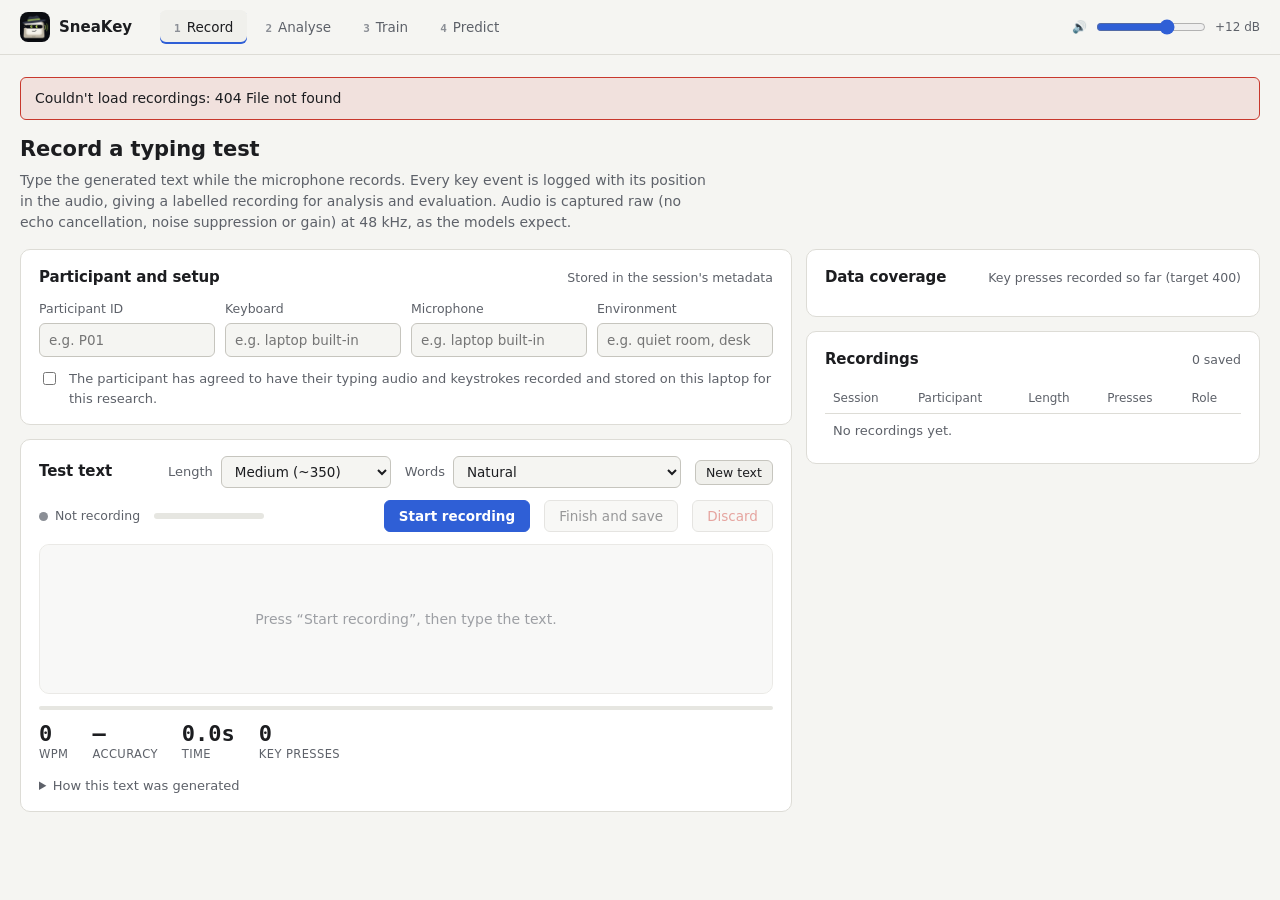
==== web/index.html @ 36cbf128 "Initial commit" ====
<!doctype html>
<html lang="en">
<head>
  <meta charset="utf-8">
  <meta name="viewport" content="width=device-width, initial-scale=1">
  <title>SneaKey</title>
  <link rel="icon" type="image/png" sizes="32x32" href="img/favicon-32.png">
  <link rel="icon" type="image/png" sizes="64x64" href="img/favicon-64.png">
  <link rel="apple-touch-icon" href="img/apple-touch-icon.png">
  <link rel="stylesheet" href="css/app.css">
</head>
<body>
<header class="topbar">
  <div class="topbar-inner">
    <div class="brand"><img class="brand-mark" src="img/logo-128.png" alt="" width="30" height="30">SneaKey</div>
    <nav class="tabs">
      <a href="#record" data-view="record"><span class="step">1</span>Record</a>
      <a href="#analyse" data-view="analyse"><span class="step">2</span>Analyse</a>
      <a href="#train" data-view="train"><span class="step">3</span>Train</a>
      <a href="#predict" data-view="predict"><span class="step">4</span>Predict</a>
    </nav>
    <div class="spacer"></div>
    <label class="volume" title="Playback volume (all views). Each clip is first levelled automatically; this adds or removes gain on top.">
      <span aria-hidden="true">🔊</span>
      <input type="range" id="volume" min="-24" max="30" step="1" aria-label="Playback volume">
      <output id="volumeValue" class="num"></output>
    </label>
  </div>
</header>

<main>
  <div id="error" class="error hidden" role="alert"></div>

  <!-- ===================== 1. RECORD ===================== -->
  <section id="view-record" class="view hidden">
    <div class="view-head">
      <div>
        <h1>Record a typing test</h1>
        <p class="lede">Type the generated text while the microphone records. Every key event is logged with its position in the audio, giving a labelled recording for analysis and evaluation. Audio is captured raw (no echo cancellation, noise suppression or gain) at 48 kHz, as the models expect.</p>
      </div>
    </div>

    <div class="grid side">
      <div>
        <div class="panel">
          <div class="panel-head">
            <h2>Participant and setup</h2>
            <span class="panel-sub">Stored in the session's metadata</span>
          </div>
          <div class="meta-grid">
            <label>Participant ID <input type="text" id="participant" placeholder="e.g. P01" autocomplete="off"></label>
            <label>Keyboard <input type="text" id="keyboard" placeholder="e.g. laptop built-in"></label>
            <label>Microphone <input type="text" id="microphone" placeholder="e.g. laptop built-in"></label>
            <label>Environment <input type="text" id="environment" placeholder="e.g. quiet room, desk"></label>
          </div>
          <label class="consent" style="margin-top:12px"><input type="checkbox" id="consent">
            <span>The participant has agreed to have their typing audio and keystrokes recorded and stored on this laptop for this research.</span></label>
        </div>

        <div class="panel">
          <div class="panel-head">
            <h2>Test text</h2>
            <div class="toolbar">
              <label class="field">Length
                <select id="length"><option value="180">Short (~180 chars)</option><option value="350" selected>Medium (~350)</option><option value="600">Long (~600)</option></select></label>
              <label class="field">Words
                <select id="mode"><option value="natural" selected>Natural</option><option value="coverage">Favour under-recorded keys</option></select></label>
              <button id="newText" class="small">New text</button>
            </div>
          </div>
          <div class="toolbar">
            <span id="recState" class="rec-dot">Not recording</span>
            <div class="meter" title="Microphone level"><div id="level"></div></div>
            <div class="spacer"></div>
            <button id="start" class="primary">Start recording</button>
            <button id="finish" disabled>Finish and save</button>
            <button id="discard" class="danger" disabled>Discard</button>
          </div>
          <div id="typing" class="typing idle" tabindex="0" aria-label="Typing area">
            <div id="text"></div>
            <div id="typingHint" class="typing-hint">Press “Start recording”, then type the text.</div>
          </div>
          <div class="progress"><div id="progress"></div></div>
          <div class="stats" style="margin-top:12px">
            <div class="stat"><div class="v" id="wpm">0</div><div class="l">WPM</div></div>
            <div class="stat"><div class="v" id="accuracy">–</div><div class="l">Accuracy</div></div>
            <div class="stat"><div class="v" id="elapsed">0.0s</div><div class="l">Time</div></div>
            <div class="stat"><div class="v" id="presses">0</div><div class="l">Key presses</div></div>
          </div>
          <details style="margin-top:12px">
            <summary>How this text was generated</summary>
            <p class="small muted">Sentences are composed by a random grammar: twelve sentence frames (statements, questions, commands, compound, subordinate and relative clauses…) with independently optional modifiers, varied tense and person. Each sentence is the best of several candidates, penalising word sequences that appeared in earlier recordings and frames already used in this test. Seed and frames are saved with the session.</p>
            <div class="small muted">Seed <span id="seed" class="mono"></span> · word trigrams repeated from earlier recordings: <span id="repeats" class="mono"></span></div>
            <div id="frames" class="frames"></div>
          </details>
        </div>
        <div id="saved" class="panel hidden"></div>
      </div>

      <div>
        <div class="panel">
          <div class="panel-head"><h2>Data coverage</h2><span class="panel-sub">Key presses recorded so far (target 400)</span></div>
          <div id="coverage" class="coverage"></div>
        </div>
        <div class="panel">
          <div class="panel-head"><h2>Recordings</h2><span class="panel-sub" id="sessionCount"></span></div>
          <div class="scroll"><table class="session-list"><thead><tr><th>Session</th><th>Participant</th><th>Length</th><th>Presses</th><th>Role</th></tr></thead><tbody id="sessionRows"></tbody></table></div>
        </div>
      </div>
    </div>
  </section>

  <!-- ===================== 2. ANALYSE ===================== -->
  <section id="view-analyse" class="view hidden">
    <div class="view-head">
      <div>
        <h1>Analyse a recording</h1>
        <p class="lede">The audio as recorded and as each pipeline stage hears it, with the ground-truth keystrokes placed on their sounds. Click a keystroke to see exactly what the models compute for it.</p>
      </div>
      <div class="session-picker"><select data-session-select="analyse"></select><span data-role-badge="analyse"></span></div>
    </div>
    <div data-empty="analyse" class="empty hidden">No recordings yet. Record a typing test first.</div>

    <div data-content="analyse" class="hidden">
      <div class="panel">
        <div class="toolbar" style="margin-bottom:10px">
          <div class="field">Upper spectrogram
            <div class="segmented" id="specTop"></div></div>
          <div class="field">Lower
            <div class="segmented" id="specBottom"></div></div>
          <label class="field"><input type="checkbox" id="whiten" checked> Subtract noise floor</label>
          <label class="field">Contrast <input type="range" id="contrast" min="12" max="60" value="30"></label>
          <div class="spacer"></div>
          <span class="field">Play view</span>
          <button id="playRaw" class="small" title="Play the visible stretch as recorded (space)">▶ Raw</button>
          <button id="playModel" class="small" title="Play the visible stretch 700 Hz high-passed, as the model hears it">▶ Processed</button>
        </div>
        <div id="analyseTimeline" class="timeline"></div>
        <div class="toolbar" style="margin-top:8px">
          <div class="legend">
            <span><i style="background:var(--ok)"></i>Key press (typed correctly)</span>
            <span><i style="background:var(--bad)"></i>Typed wrong</span>
            <span><i style="background:var(--warn)"></i>Backspace / modifier</span>
            <span><i style="background:var(--release)"></i>Release</span>
            <span><i style="background:var(--candidate)"></i>Detector candidate</span>
          </div>
          <div class="spacer"></div>
        </div>
      </div>

      <div class="grid side">
        <div class="panel">
          <div class="panel-head"><h2>Keystroke inspector</h2><span class="panel-sub" id="ksPosition"></span></div>
          <div id="keystroke"><div class="empty">Select a keystroke on the timeline.</div></div>
        </div>
        <div>
          <div class="panel">
            <div class="panel-head"><h2>Recording</h2></div>
            <dl class="kv" id="recordingInfo"></dl>
          </div>
          <div class="panel">
            <div class="panel-head"><h2>Preprocessing stages</h2></div>
            <dl class="kv small">
              <dt>Raw</dt><dd>16-bit mono 48 kHz exactly as captured; browser processing disabled.</dd>
              <dt>Detector</dt><dd>180 Hz high-pass → spectral flux (1 ms frames) ÷ its 251 ms running median. Peaks above <span id="fluxThreshold"></span> are candidates.</dd>
              <dt>Model input</dt><dd>700 Hz high-pass. The press classifier and the CNN see only this.</dd>
              <dt>Click band</dt><dd>1.2 kHz high-pass energy, used to snap presses and labels to the loudest millisecond.</dd>
              <dt>Noise floor</dt><dd>Display only: each frequency's median level over the recording is subtracted, so steady background hiss disappears.</dd>
            </dl>
          </div>
          <div class="panel">
            <div class="panel-head"><h2>Spectrum: background vs keystrokes</h2></div>
            <canvas id="spectrumChart" class="heat" height="190"></canvas>
            <div class="legend" style="margin-top:6px">
              <span><i style="background:var(--faint)"></i>Background, raw</span>
              <span><i style="background:var(--accent)"></i>Keystrokes, raw</span>
              <span><i style="background:var(--warn)"></i>Keystrokes, processed</span>
            </div>
          </div>
        </div>
      </div>
    </div>
  </section>

  <!-- ===================== 3. TRAIN ===================== -->
  <section id="view-train" class="view hidden">
    <div class="view-head">
      <div>
        <h1>Train a key classifier</h1>
        <p class="lede">Train a new classifier on chosen recordings and compare it with the active one on the same held-out validation recordings. Detection is unchanged; only the step that names each key is retrained. A new model is only used once you activate it.</p>
      </div>
    </div>
    <div data-empty="train" class="empty hidden">No recordings yet. Record a few typing tests first.</div>

    <div data-content="train" class="hidden">
      <div class="grid side">
        <div class="panel">
          <div class="panel-head">
            <h2>Recordings</h2>
            <div class="toolbar"><button id="autoSplit" class="small" title="Newest ~20% of recordings for validation, the rest for training">Auto split</button></div>
          </div>
          <div class="small muted" style="margin-bottom:8px">Training recordings teach the model. Validation recordings are held out and used only to compare models, so keep them out of training. Test and locked recordings (data/splits.json) can't be used here.</div>
          <div class="scroll"><table class="data"><thead><tr><th>Recording</th><th>Participant</th><th>Presses</th><th>Use for</th></tr></thead><tbody id="trainSessions"></tbody></table></div>
          <div id="trainSummary" class="small" style="margin-top:10px"></div>
          <h3 style="margin:14px 0 8px">Training-set coverage</h3>
          <div id="trainCoverage" class="coverage"></div>
        </div>

        <div>
          <div class="panel">
            <div class="panel-head"><h2>Model</h2></div>
            <div class="segmented" id="kind">
              <button data-kind="svm" class="on">SVM</button><button data-kind="lda">LDA</button>
              <!-- CNN training is disabled for now (sneakey/training.py ENABLED_KINDS); restore: <button data-kind="cnn">CNN</button> -->
            </div>
            <p id="kindInfo" class="small muted" style="margin:10px 0"></p>
            <p class="small faint" style="margin:-4px 0 10px">CNN training is turned off for now because it is slow on a laptop. The shipped CNN can still be used for prediction.</p>
            <div class="meta-grid">
              <label data-param="svm">Regularisation C
                <select id="paramC"><option>1</option><option>3</option><option selected>10</option><option>30</option></select></label>
              <label>Min. presses per key <input type="number" id="minPresses" min="1" max="200" value="5"></label>
              <label>Name (optional) <input type="text" id="modelName" maxlength="60" placeholder="e.g. SVM, 6 sessions"></label>
            </div>
            <label class="field" style="margin-top:10px"><input type="checkbox" id="endToEnd" checked> Also score end to end (detector + classifier + dictionary) on the validation recordings</label>
            <div class="toolbar" style="margin-top:12px">
              <button id="startTraining" class="primary">Start training</button>
              <button id="cancelTraining" class="danger" disabled>Cancel</button>
            </div>
          </div>

          <div class="panel">
            <div class="panel-head"><h2>Progress</h2><span id="trainElapsed" class="panel-sub"></span></div>
            <div id="trainStage" class="small">Idle.</div>
            <div class="progress"><div id="trainProgress"></div></div>
            <pre id="trainLog" class="small mono" style="max-height:200px;overflow:auto;margin:10px 0 0;white-space:pre-wrap;color:var(--muted)"></pre>
          </div>
        </div>
      </div>

      <div id="trainResult" class="panel hidden"></div>

      <div class="panel">
        <div class="panel-head"><h2>Models</h2><span class="panel-sub">The active model is used by Analyse and Predict</span></div>
        <div class="scroll"><table class="data"><thead><tr><th>Model</th><th>Kind</th><th>Trained on</th><th>Validation key acc.</th><th>Compared with</th><th>Created</th><th></th></tr></thead><tbody id="modelRows"></tbody></table></div>
      </div>
    </div>
  </section>

  <!-- ===================== 4. PREDICT ===================== -->
  <section id="view-predict" class="view hidden">
    <div class="view-head">
      <div>
        <h1>Predict and evaluate</h1>
        <p class="lede">Runs the audio-only pipeline on a recording: v6 detector → key classifier (<span id="activeModelName">active model</span>) → dictionary word decoder. The keystroke log is used only afterwards, to score the result.</p>
      </div>
      <div class="session-picker"><select data-session-select="predict"></select><span data-role-badge="predict"></span>
        <button id="runPredict" class="primary">Run prediction</button></div>
    </div>
    <div data-empty="predict" class="empty hidden">No recordings yet. Record a typing test first.</div>

    <div data-content="predict" class="hidden">
      <div id="roleNotice" class="notice hidden" style="margin-bottom:14px"></div>
      <div id="predictStatus" class="empty">Choose a recording and run the prediction.</div>

      <div id="predictResults" class="hidden">
        <div class="cards" id="metricCards"></div>

        <div class="panel">
          <div class="panel-head"><h2>Text</h2>
            <div class="toolbar"><span class="panel-sub">Lowercase, as the pipeline renders it (Shift is not reconstructed)</span>
              <label class="field"><input type="checkbox" data-diff-toggle checked> Highlight differences</label></div></div>
          <div class="compare" id="textCompare"></div>
        </div>

        <div class="panel" id="llmPanel">
          <div class="panel-head">
            <h2>DeepSeek decoder <span class="badge locked" style="margin-left:6px">experimental · sends data</span></h2>
            <div class="toolbar"><span class="panel-sub">An alternative to the local dictionary decoder</span>
              <label class="field"><input type="checkbox" data-diff-toggle checked> Highlight differences</label></div>
          </div>
          <div class="notice" style="margin-bottom:12px">Sends this recording's per-press candidate letters (and, in the default style, the dictionary decoder's word guesses) to <b>api.deepseek.com</b>. The audio and the typed text are not sent, but the text can largely be inferred from what is sent: only use it on recordings whose participants agreed. In tests on held-out audio it did not beat the local dictionary decoder.</div>
          <div class="toolbar">
            <label class="field">Prompt
              <select id="llmStyle">
                <option value="ensemble|active" selected>Candidates from all held-out models + dictionary word guesses (best in tests)</option>
                <option value="ensemble|ensemble">Candidates from all held-out models + word guesses on their average</option>
                <option value="candidates|active">Top-3 candidate letters per press only</option>
                <option value="probabilities|active">Top-4 keys with probabilities per press</option>
              </select></label>
            <div class="spacer"></div>
            <button id="llmRun" class="primary">Decode with DeepSeek</button>
          </div>
          <div id="llmStatus" class="small muted" style="margin-top:10px"></div>
          <div id="llmResult" class="hidden" style="margin-top:12px"></div>
        </div>

        <div class="panel">
          <div class="panel-head">
            <h2>Word by word</h2>
            <div class="toolbar">
              <div class="legend">
                <span><i style="background:var(--ok)"></i>Correct</span><span><i style="background:var(--bad)"></i>Wrong word</span>
                <span><i style="background:var(--warn)"></i>Extra word</span><span><i style="background:var(--faint)"></i>Missed word</span>
              </div>
              <label class="field"><input type="checkbox" id="errorsOnly"> Errors only</label>
            </div>
          </div>
          <div class="small muted" style="margin-bottom:10px">Large text: decoded word. Small text: what was typed. Bar: the decoder's confidence in this word over its alternatives. Click a word for the per-key probability distribution of each of its presses.</div>
          <div id="words" class="words"></div>
          <div id="wordDetail" class="word-detail hidden"></div>
        </div>

        <div class="panel">
          <div class="panel-head"><h2>Timeline</h2><span class="panel-sub">Top lane: typed keys. Bottom lane: predicted keys (green correct, red wrong key, amber extra; hollow = missed)</span></div>
          <div id="predictTimeline" class="timeline"></div>
        </div>

        <div class="grid two">
          <div class="panel">
            <div class="panel-head"><h2>Per key</h2><span class="panel-sub">Classifier at true press times</span></div>
            <div class="scroll"><table class="data"><thead><tr><th>Key</th><th>Presses</th><th>Recall</th><th></th><th>Most confused with</th></tr></thead><tbody id="perKey"></tbody></table></div>
          </div>
          <div class="panel">
            <div class="panel-head"><h2>Confusion matrix</h2><span class="panel-sub">Rows: true key · columns: predicted · row-normalised</span></div>
            <canvas id="confusion" class="heat"></canvas>
          </div>
        </div>

        <div class="panel">
          <div class="panel-head"><h2>All evaluated recordings</h2><span class="panel-sub">Pooled over presses and characters, by evaluation role. Only <b>unseen</b> and <b>test</b> rows measure generalisation.</span></div>
          <table class="data"><thead><tr><th>Role</th><th>Sessions</th><th>Presses</th><th>Detection recall</th><th>Precision</th><th>Key acc. (detected)</th><th>Key acc. (logged timing)</th><th>Top-3</th><th>CER keys</th><th>CER dictionary</th></tr></thead><tbody id="summary"></tbody></table>
          <details style="margin-top:12px"><summary>How the metrics are defined</summary>
            <dl class="kv small" style="margin-top:8px">
              <dt>Detection</dt><dd>Detected presses matched one-to-one to true presses within 20 ms (v6's rule). Recall = matched / typed; precision = matched / detected.</dd>
              <dt>Key acc. (detected)</dt><dd>Of matched presses, the share named correctly. Audio-only, end to end.</dd>
              <dt>Key acc. (logged timing)</dt><dd>The CNN run at the true press positions (auto-repeats excluded): the classifier on its own, separate from detection. Balanced = mean per-key recall.</dd>
              <dt>CER / WER</dt><dd>Levenshtein distance between the lowercase typed text and the predicted text, divided by the typed length, in characters / words.</dd>
              <dt>Word confidence</dt><dd>Softmax of the decoder's scores over its best candidate words for that stretch of presses.</dd>
            </dl></details>
        </div>
      </div>
    </div>
  </section>
</main>

<script>
  // If the app's modules fail to load or start, say so instead of leaving the page blank.
  window.addEventListener("error", (event) => {
    if (window.__sneakeyStarted || window.__sneakeyFailed) return;
    window.__sneakeyFailed = true;
    const box = document.getElementById("error");
    const file = event.target && (event.target.src || event.target.href);
    const reason = event.message || (file ? `could not load ${file}` : "a script could not be loaded");
    box.textContent = `The page failed to start: ${reason} (page address: ${location.href}). Try a hard refresh (Ctrl+Shift+R).`;
    box.classList.remove("hidden");
    // A failed import anywhere in the module graph is reported against app.js, so check each file to name the culprit.
    const modules = ["app", "common", "record", "inspect", "predict", "microphone", "spectrogram", "timeline", "charts", "player"];
    Promise.all(modules.map((name) => fetch(`js/${name}.js`, { cache: "no-store" })
      .then((r) => (r.ok ? null : `js/${name}.js (HTTP ${r.status})`), () => `js/${name}.js (blocked by the browser or an extension)`)))
      .then((failed) => {
        failed = failed.filter(Boolean);
        box.textContent += failed.length
          ? ` Files that failed: ${failed.join(", ")}. If an ad or tracker blocker is enabled, allow this site (localhost).`
          : " Every script file is reachable, so something in the browser blocked the module loading; try disabling extensions for this site.";
      });
  }, true);
  setTimeout(() => {
    if (window.__sneakeyStarted) return;
    const box = document.getElementById("error");
    if (box.classList.contains("hidden")) {
      box.textContent = "The page didn't start. Try a hard refresh (Ctrl+Shift+R); if that doesn't help, check the browser console for errors.";
      box.classList.remove("hidden");
    }
  }, 5000);
</script>
<script type="module" src="js/app.js"></script>
</body>
</html>
---- web/css/app.css ----
/* SneaKey interface. Colours are tokens so the dark and light themes stay consistent. */
:root {
  --bg: #111317;
  --surface: #191c21;
  --surface-2: #21252b;
  --surface-3: #2a2f36;
  --border: #2c3138;
  --border-strong: #3d434c;
  --text: #e8e6e1;
  --muted: #a3a8b0;
  --faint: #6f757e;
  --accent: #7aa2ff;
  --accent-ink: #0d1424;
  --accent-soft: rgba(122, 162, 255, 0.14);
  --ok: #5fc27a;
  --ok-soft: rgba(95, 194, 122, 0.14);
  --bad: #f06a5f;
  --bad-soft: rgba(240, 106, 95, 0.15);
  --warn: #efa93a;
  --warn-soft: rgba(239, 169, 58, 0.15);
  --release: #b494f3;
  --candidate: #8a9099;
  --rec: #ff4d4d;
  --radius: 10px;
  --radius-sm: 6px;
  --sans: system-ui, -apple-system, "Segoe UI", Roboto, "Helvetica Neue", Arial, sans-serif;
  --mono: "JetBrains Mono", "DejaVu Sans Mono", ui-monospace, Menlo, Consolas, monospace;
  color-scheme: dark;
}

@media (prefers-color-scheme: light) {
  :root:not([data-theme="dark"]) {
    --bg: #f5f5f2; --surface: #ffffff; --surface-2: #f0f0ec; --surface-3: #e6e6e1; --border: #dddcd6;
    --border-strong: #c6c5be; --text: #1c1d20; --muted: #5d6169; --faint: #8b8f96; --accent: #2f5fd6;
    --accent-ink: #ffffff; --accent-soft: rgba(47, 95, 214, 0.1); --ok: #23894a; --ok-soft: rgba(35, 137, 74, 0.1);
    --bad: #c8382d; --bad-soft: rgba(200, 56, 45, 0.1); --warn: #b26b00; --warn-soft: rgba(178, 107, 0, 0.12);
    --release: #7a50d0; --candidate: #8b8f96; color-scheme: light;
  }
}

* { box-sizing: border-box; scrollbar-width: thin; scrollbar-color: var(--border-strong) transparent; }
html, body { margin: 0; }
body { background: var(--bg); color: var(--text); font: 14px/1.5 var(--sans); -webkit-font-smoothing: antialiased; }
a { color: var(--accent); }
code, .mono { font-family: var(--mono); font-size: 0.92em; }
h1, h2, h3 { margin: 0; font-weight: 620; letter-spacing: -0.1px; }
h2 { font-size: 15px; }
h3 { font-size: 13.5px; }
.hidden { display: none !important; }
.muted { color: var(--muted); }
.faint { color: var(--faint); }
.small { font-size: 12.5px; }
.num { font-variant-numeric: tabular-nums; }

/* ---------- top bar */
.topbar { position: sticky; top: 0; z-index: 20; background: color-mix(in srgb, var(--bg) 90%, transparent);
  backdrop-filter: blur(8px); border-bottom: 1px solid var(--border); }
.topbar-inner { max-width: 1360px; margin: 0 auto; padding: 0 20px; height: 54px; display: flex; align-items: center; gap: 28px; }
.brand { display: flex; align-items: center; gap: 9px; font-weight: 700; font-size: 15px; }
.brand-mark { width: 30px; height: 30px; border-radius: 8px; display: block; object-fit: cover; }
.tabs { display: flex; gap: 4px; }
.tabs a { color: var(--muted); text-decoration: none; padding: 7px 14px; border-radius: var(--radius-sm); font-size: 13.5px; }
.tabs a:hover { color: var(--text); background: var(--surface); }
.tabs a[aria-current="page"] { color: var(--text); background: var(--surface-2); box-shadow: inset 0 -2px 0 var(--accent); }
.tabs .step { font: 600 11px var(--mono); color: var(--faint); margin-right: 6px; }
.topbar .spacer { flex: 1; }
.volume { display: flex; align-items: center; gap: 7px; font-size: 12px; color: var(--muted); }
.volume input { width: 110px; }
.volume output { min-width: 4.5ch; text-align: right; }
.local-note { font-size: 12px; color: var(--faint); display: flex; align-items: center; gap: 6px; }
.local-note::before { content: ""; width: 7px; height: 7px; border-radius: 50%; background: var(--ok); }

/* ---------- layout */
main { max-width: 1360px; margin: 0 auto; padding: 22px 20px 64px; }
.view-head { display: flex; align-items: flex-end; justify-content: space-between; gap: 16px; margin-bottom: 16px; flex-wrap: wrap; }
.view-head h1 { font-size: 21px; }
.lede { color: var(--muted); margin: 4px 0 0; max-width: 78ch; }
.panel { background: var(--surface); border: 1px solid var(--border); border-radius: var(--radius); padding: 16px 18px; }
.panel + .panel, .grid + .panel, .panel + .grid, .grid + .grid { margin-top: 14px; }
.panel-head { display: flex; align-items: baseline; justify-content: space-between; gap: 12px; margin-bottom: 12px; flex-wrap: wrap; }
.panel-sub { color: var(--muted); font-size: 12.5px; }
.grid { display: grid; gap: 14px; }
.grid.two { grid-template-columns: minmax(0, 1fr) minmax(0, 1fr); }
.grid.side { grid-template-columns: minmax(0, 1.7fr) minmax(320px, 1fr); }
@media (max-width: 980px) { .grid.two, .grid.side { grid-template-columns: 1fr; } }

/* ---------- controls */
.toolbar { display: flex; flex-wrap: wrap; align-items: center; gap: 8px 14px; }
.toolbar .spacer { flex: 1; }
.toolbar .divider { width: 1px; align-self: stretch; background: var(--border); }
.field { display: inline-flex; align-items: center; gap: 8px; color: var(--muted); font-size: 13px; }
.field.stacked { display: flex; flex-direction: column; align-items: stretch; gap: 4px; }
button { font: inherit; font-size: 13.5px; color: var(--text); background: var(--surface-2); border: 1px solid var(--border-strong);
  border-radius: var(--radius-sm); padding: 7px 14px; cursor: pointer; line-height: 1.2; }
button:hover:not(:disabled) { background: var(--surface-3); }
button:disabled { opacity: 0.45; cursor: default; }
button.primary { background: var(--accent); color: var(--accent-ink); border-color: var(--accent); font-weight: 600; }
button.primary:hover:not(:disabled) { filter: brightness(1.08); background: var(--accent); }
button.danger { color: var(--bad); }
button.small { padding: 4px 10px; font-size: 12.5px; }
button.on { background: var(--accent-soft); border-color: var(--accent); color: var(--accent); }
.segmented { display: inline-flex; border: 1px solid var(--border-strong); border-radius: var(--radius-sm); overflow: hidden; }
.segmented button { border: 0; border-radius: 0; background: transparent; padding: 5px 11px; font-size: 12.5px; }
.segmented button + button { border-left: 1px solid var(--border-strong); }
.segmented button.on { background: var(--accent-soft); color: var(--accent); }
select, input[type=text], input[type=number], textarea { font: inherit; font-size: 13.5px; color: var(--text); background: var(--bg);
  border: 1px solid var(--border-strong); border-radius: var(--radius-sm); padding: 6px 9px; }
input[type=range] { accent-color: var(--accent); }
input[type=checkbox] { accent-color: var(--accent); }
:focus-visible { outline: 2px solid var(--accent); outline-offset: 2px; }

.error { background: var(--bad-soft); border: 1px solid var(--bad); color: var(--text); padding: 10px 14px; border-radius: var(--radius-sm); margin-bottom: 14px; }
.notice { background: var(--warn-soft); border: 1px solid color-mix(in srgb, var(--warn) 50%, transparent); padding: 9px 13px; border-radius: var(--radius-sm); font-size: 13px; }
.empty { color: var(--muted); padding: 28px; text-align: center; border: 1px dashed var(--border-strong); border-radius: var(--radius); }

/* ---------- badges */
.badge { display: inline-block; font: 600 11px/1 var(--sans); padding: 4px 7px; border-radius: 999px; letter-spacing: 0.2px; text-transform: uppercase;
  background: var(--surface-3); color: var(--muted); vertical-align: middle; }
.badge.unseen, .badge.test { background: var(--ok-soft); color: var(--ok); }
.badge.trained { background: var(--warn-soft); color: var(--warn); }
.badge.validation { background: var(--accent-soft); color: var(--accent); }
.badge.locked { background: var(--bad-soft); color: var(--bad); }

/* ---------- session picker */
.session-picker { display: flex; align-items: center; gap: 10px; flex-wrap: wrap; }
.session-picker select { min-width: 320px; }

/* ---------- record */
.consent { display: flex; gap: 10px; align-items: flex-start; font-size: 13px; color: var(--muted); }
.meta-grid { display: grid; grid-template-columns: repeat(auto-fit, minmax(170px, 1fr)); gap: 10px; }
.meta-grid label { display: flex; flex-direction: column; gap: 4px; font-size: 12.5px; color: var(--muted); }
.stats { display: flex; gap: 24px; flex-wrap: wrap; }
.stat .v { font: 600 22px/1.1 var(--mono); font-variant-numeric: tabular-nums; }
.stat .l { font-size: 11.5px; color: var(--muted); text-transform: uppercase; letter-spacing: 0.4px; }
.progress { height: 4px; background: var(--surface-3); border-radius: 2px; overflow: hidden; margin-top: 12px; }
.progress > div { height: 100%; width: 0; background: var(--accent); transition: width .15s; }
.typing { position: relative; margin-top: 12px; padding: 22px 26px; background: var(--bg); border: 1px solid var(--border); border-radius: var(--radius);
  font: 22px/1.75 var(--mono); outline: none; min-height: 150px; cursor: text; }
.typing:focus { border-color: var(--accent); }
.typing.idle { opacity: 0.6; }
.typing .w { display: inline-block; white-space: pre; }
.typing .c { color: var(--faint); }
.typing .c.ok { color: var(--text); }
.typing .c.bad { color: var(--bad); background: var(--bad-soft); border-radius: 2px; }
.typing .c.cur { box-shadow: -2px 0 0 var(--accent); animation: blink 1s steps(1) infinite; }
@keyframes blink { 50% { box-shadow: -2px 0 0 transparent; } }
.typing-hint { position: absolute; inset: 0; display: grid; place-items: center; font: 14px var(--sans); color: var(--muted);
  background: color-mix(in srgb, var(--bg) 75%, transparent); border-radius: var(--radius); }
.rec-dot { display: inline-flex; align-items: center; gap: 7px; font-size: 12.5px; color: var(--muted); }
.rec-dot::before { content: ""; width: 9px; height: 9px; border-radius: 50%; background: var(--faint); }
.rec-dot.on { color: var(--rec); }
.rec-dot.on::before { background: var(--rec); animation: pulse 1.2s ease-in-out infinite; }
@keyframes pulse { 50% { opacity: 0.35; } }
.meter { width: 110px; height: 6px; background: var(--surface-3); border-radius: 3px; overflow: hidden; }
.meter > div { height: 100%; width: 0; background: var(--ok); transition: width .08s; }
.frames { display: flex; flex-wrap: wrap; gap: 6px; margin-top: 10px; }
.frames span { font: 11px var(--mono); color: var(--muted); background: var(--surface-2); border-radius: 4px; padding: 2px 6px; }
.coverage { display: grid; grid-template-columns: repeat(auto-fill, minmax(44px, 1fr)); gap: 5px; }
.key-cell { position: relative; background: var(--surface-2); border-radius: 5px; padding: 4px 0 6px; text-align: center; overflow: hidden; }
.key-cell .ch { font: 600 14px var(--mono); }
.key-cell .n { font-size: 10.5px; color: var(--muted); }
.key-cell .fill { position: absolute; left: 0; bottom: 0; height: 3px; background: var(--warn); }
.key-cell.enough .fill { background: var(--ok); }
.session-list { width: 100%; border-collapse: collapse; font-size: 13px; }
.session-list th { text-align: left; font-weight: 500; color: var(--muted); font-size: 12px; padding: 6px 8px; border-bottom: 1px solid var(--border); }
.session-list td { padding: 7px 8px; border-bottom: 1px solid var(--border); }
.session-list tr:last-child td { border-bottom: 0; }

/* ---------- timeline */
.timeline { position: relative; user-select: none; }
.timeline canvas { display: block; width: 100%; }
.timeline .overview { height: 46px; border-radius: var(--radius-sm); background: var(--bg); cursor: pointer; }
.timeline .main { margin-top: 8px; border-radius: var(--radius-sm); background: var(--bg); cursor: grab; }
.timeline .main.dragging { cursor: grabbing; }
.timeline-hint { font-size: 12px; color: var(--faint); margin-top: 6px; }
.legend { display: flex; flex-wrap: wrap; gap: 6px 16px; font-size: 12px; color: var(--muted); }
.legend i { display: inline-block; width: 10px; height: 10px; border-radius: 2px; margin-right: 5px; vertical-align: -1px; }

/* ---------- keystroke inspector */
.kv { display: grid; grid-template-columns: auto 1fr; gap: 3px 14px; font-size: 13px; }
.kv dt { color: var(--muted); }
.kv dd { margin: 0; font-variant-numeric: tabular-nums; }
.big-key { font: 700 34px/1 var(--mono); }
.bars { display: grid; grid-template-columns: 54px 1fr 52px; gap: 4px 8px; align-items: center; font-size: 12.5px; }
.bars .bar { height: 12px; background: var(--surface-3); border-radius: 3px; overflow: hidden; }
.bars .bar > div { height: 100%; background: var(--accent); }
.bars .bar.truth > div { background: var(--ok); }
.bars .k { font-family: var(--mono); }
.bars .k.truth { color: var(--ok); font-weight: 700; }
canvas.heat { width: 100%; display: block; border-radius: 4px; image-rendering: pixelated; }
.features { display: grid; grid-template-columns: 1fr auto; gap: 1px 12px; font: 11.5px var(--mono); color: var(--muted); }
.features span:nth-child(2n) { color: var(--text); text-align: right; }

/* ---------- metrics */
.cards { display: grid; grid-template-columns: repeat(auto-fit, minmax(180px, 1fr)); gap: 12px; }
.card { background: var(--surface); border: 1px solid var(--border); border-radius: var(--radius); padding: 13px 15px; }
.card .l { font-size: 11.5px; color: var(--muted); text-transform: uppercase; letter-spacing: 0.4px; }
.card .v { font: 600 26px/1.15 var(--mono); font-variant-numeric: tabular-nums; margin-top: 4px; }
.card .v small { font-size: 14px; color: var(--muted); font-weight: 500; }
.card .d { font-size: 12px; color: var(--muted); margin-top: 3px; }
.card .meter-bar { height: 4px; background: var(--surface-3); border-radius: 2px; margin-top: 8px; overflow: hidden; }
.card .meter-bar > div { height: 100%; background: var(--accent); }

/* ---------- text comparison */
.compare { display: grid; grid-template-columns: 120px 1fr; gap: 10px 14px; font-size: 13px; }
.compare .label { color: var(--muted); font-size: 12px; padding-top: 3px; }
.compare .text { font: 14px/1.8 var(--mono); word-break: break-word; }
.compare .text .sub { background: var(--bad-soft); color: var(--bad); border-radius: 2px; }
.compare .text .ins { background: var(--warn-soft); color: var(--warn); border-radius: 2px; }
.compare .text .del { color: var(--bad); text-decoration: line-through; opacity: 0.8; }
/* "Highlight differences" off: show the decoded text exactly as produced. */
.no-diff .compare .text .sub, .no-diff .compare .text .ins { background: none; color: inherit; }
.no-diff .compare .text .del, .no-diff .diff-legend { display: none; }

/* ---------- words */
.words { display: flex; flex-wrap: wrap; gap: 6px; }
.word { border: 1px solid var(--border); background: var(--surface-2); border-radius: 7px; padding: 5px 9px 4px; cursor: pointer; text-align: left;
  font: inherit; color: inherit; min-width: 44px; }
.word:hover { border-color: var(--border-strong); }
.word .p { font: 600 14px var(--mono); }
.word .t { font: 11px var(--mono); color: var(--muted); }
.word .conf { height: 3px; background: var(--surface-3); border-radius: 2px; margin-top: 4px; overflow: hidden; }
.word .conf > div { height: 100%; background: var(--accent); }
.word.equal { border-color: color-mix(in srgb, var(--ok) 45%, transparent); }
.word.equal .p { color: var(--ok); }
.word.substitute { border-color: var(--bad); background: var(--bad-soft); }
.word.substitute .p { color: var(--bad); }
.word.insert { border-color: var(--warn); border-style: dashed; background: var(--warn-soft); }
.word.insert .p { color: var(--warn); }
.word.delete { border-style: dashed; opacity: 0.75; }
.word.delete .p { color: var(--faint); text-decoration: line-through; }
.word.selected { outline: 2px solid var(--accent); outline-offset: 1px; }
.word-detail { margin-top: 14px; border-top: 1px solid var(--border); padding-top: 14px; }
.press-grid { display: grid; grid-auto-flow: column; grid-auto-columns: minmax(110px, 1fr); gap: 10px; overflow-x: auto; padding-bottom: 6px; }
.press-card { background: var(--surface-2); border-radius: 7px; padding: 8px 10px; font-size: 12px; }
.press-card .head { display: flex; justify-content: space-between; align-items: baseline; margin-bottom: 6px; }
.press-card .head b { font: 700 18px var(--mono); }
.press-card.wrong .head b { color: var(--bad); }
.press-card.right .head b { color: var(--ok); }
.press-card.extra .head b { color: var(--warn); }
.press-card .bars { grid-template-columns: 22px 1fr 34px; gap: 3px 6px; font-size: 11.5px; }

/* ---------- tables */
table.data { width: 100%; border-collapse: collapse; font-size: 12.5px; font-variant-numeric: tabular-nums; }
table.data th { text-align: left; color: var(--muted); font-weight: 500; padding: 5px 8px; border-bottom: 1px solid var(--border); position: sticky; top: 0; background: var(--surface); }
table.data td { padding: 4px 8px; border-bottom: 1px solid var(--border); }
table.data td.k { font-family: var(--mono); }
.scroll { max-height: 360px; overflow: auto; }
.spinner { display: inline-block; width: 14px; height: 14px; border: 2px solid var(--border-strong); border-top-color: var(--accent); border-radius: 50%;
  animation: spin .8s linear infinite; vertical-align: -2px; margin-right: 6px; }
@keyframes spin { to { transform: rotate(360deg); } }
details summary { cursor: pointer; color: var(--muted); font-size: 13px; }
#contrast { width: 90px; }
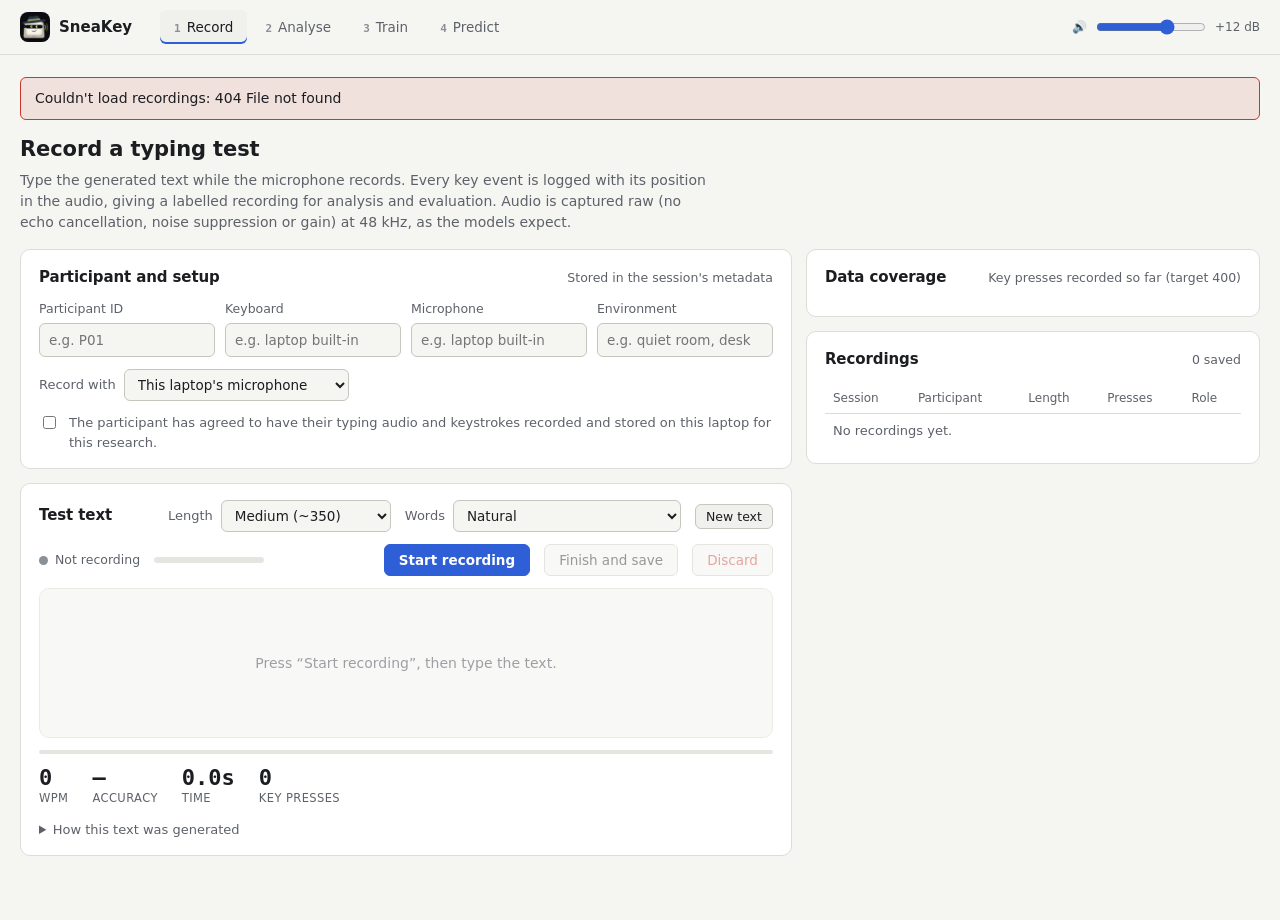
==== commit 9e0e38da: "Allow for using phone microphone" ====
--- a/web/index.html
+++ b/web/index.html
@@ -53,6 +53,19 @@
             <label>Microphone <input type="text" id="microphone" placeholder="e.g. laptop built-in"></label>
             <label>Environment <input type="text" id="environment" placeholder="e.g. quiet room, desk"></label>
           </div>
+          <div class="toolbar" style="margin-top:12px">
+            <label class="field">Record with
+              <select id="micSource"><option value="laptop">This laptop's microphone</option><option value="phone">A phone (paired over Wi-Fi)</option></select></label>
+          </div>
+          <div id="phonePanel" class="phone-panel hidden">
+            <div class="toolbar"><button id="pairPhone" class="small">Pair a phone</button><span id="phoneStatus" class="small"></span></div>
+            <div class="phone-pair">
+              <div id="phoneLinks"></div>
+              <div id="phoneQrWrap" class="phone-qr hidden"><canvas id="phoneQr"></canvas><div class="small faint">Scan with the phone camera</div></div>
+            </div>
+            <div class="toolbar small muted"><span>Phone microphone level</span><div class="meter"><div id="phoneLevel"></div></div></div>
+            <div class="small faint">The laptop logs the keys; the audio comes only from the phone. Phone and laptop must be on the same Wi-Fi. Train models on phone recordings before predicting phone recordings.</div>
+          </div>
           <label class="consent" style="margin-top:12px"><input type="checkbox" id="consent">
             <span>The participant has agreed to have their typing audio and keystrokes recorded and stored on this laptop for this research.</span></label>
         </div>
@@ -197,10 +210,12 @@
         <div class="panel">
           <div class="panel-head">
             <h2>Recordings</h2>
-            <div class="toolbar"><button id="autoSplit" class="small" title="Newest ~20% of recordings for validation, the rest for training">Auto split</button></div>
+            <div class="toolbar">
+              <label class="field">Microphone <select id="trainMic"><option value="all">All</option><option value="laptop">Laptop</option><option value="phone">Phone</option></select></label>
+              <button id="autoSplit" class="small" title="Newest ~20% of the shown recordings for validation, the rest for training">Auto split</button></div>
           </div>
           <div class="small muted" style="margin-bottom:8px">Training recordings teach the model. Validation recordings are held out and used only to compare models, so keep them out of training. Test and locked recordings (data/splits.json) can't be used here.</div>
-          <div class="scroll"><table class="data"><thead><tr><th>Recording</th><th>Participant</th><th>Presses</th><th>Use for</th></tr></thead><tbody id="trainSessions"></tbody></table></div>
+          <div class="scroll"><table class="data"><thead><tr><th>Recording</th><th>Mic</th><th>Participant</th><th>Presses</th><th>Use for</th></tr></thead><tbody id="trainSessions"></tbody></table></div>
           <div id="trainSummary" class="small" style="margin-top:10px"></div>
           <h3 style="margin:14px 0 8px">Training-set coverage</h3>
           <div id="trainCoverage" class="coverage"></div>
@@ -221,7 +236,8 @@
               <label>Min. presses per key <input type="number" id="minPresses" min="1" max="200" value="5"></label>
               <label>Name (optional) <input type="text" id="modelName" maxlength="60" placeholder="e.g. SVM, 6 sessions"></label>
             </div>
-            <label class="field" style="margin-top:10px"><input type="checkbox" id="endToEnd" checked> Also score end to end (detector + classifier + dictionary) on the validation recordings</label>
+            <label class="field" style="margin-top:10px"><input type="checkbox" id="retrainDetector"> Also retrain the press detector (needed for a new microphone, e.g. a phone)</label>
+            <label class="field" style="margin-top:6px"><input type="checkbox" id="endToEnd" checked> Also score end to end (detector + classifier + dictionary) on the validation recordings</label>
             <div class="toolbar" style="margin-top:12px">
               <button id="startTraining" class="primary">Start training</button>
               <button id="cancelTraining" class="danger" disabled>Cancel</button>
@@ -241,7 +257,7 @@
 
       <div class="panel">
         <div class="panel-head"><h2>Models</h2><span class="panel-sub">The active model is used by Analyse and Predict</span></div>
-        <div class="scroll"><table class="data"><thead><tr><th>Model</th><th>Kind</th><th>Trained on</th><th>Validation key acc.</th><th>Compared with</th><th>Created</th><th></th></tr></thead><tbody id="modelRows"></tbody></table></div>
+        <div class="scroll"><table class="data"><thead><tr><th>Model</th><th>Kind</th><th>Mic</th><th>Trained on</th><th>Validation key acc.</th><th>Compared with</th><th>Created</th><th></th></tr></thead><tbody id="modelRows"></tbody></table></div>
       </div>
     </div>
   </section>
@@ -260,6 +276,7 @@
 
     <div data-content="predict" class="hidden">
       <div id="roleNotice" class="notice hidden" style="margin-bottom:14px"></div>
+      <div id="micNotice" class="notice hidden" style="margin-bottom:14px"></div>
       <div id="predictStatus" class="empty">Choose a recording and run the prediction.</div>
 
       <div id="predictResults" class="hidden">
--- a/web/css/app.css
+++ b/web/css/app.css
@@ -155,6 +155,12 @@
 .meter > div { height: 100%; width: 0; background: var(--ok); transition: width .08s; }
 .frames { display: flex; flex-wrap: wrap; gap: 6px; margin-top: 10px; }
 .frames span { font: 11px var(--mono); color: var(--muted); background: var(--surface-2); border-radius: 4px; padding: 2px 6px; }
+.phone-panel { margin-top: 10px; padding: 12px; border: 1px dashed var(--border-strong); border-radius: var(--radius-sm); display: flex; flex-direction: column; gap: 8px; }
+.phone-link { font-size: 17px; font-weight: 600; color: var(--accent); word-break: break-all; user-select: all; }
+.phone-pair { display: flex; gap: 16px; align-items: flex-start; flex-wrap: wrap; }
+.phone-pair > div:first-child { flex: 1; min-width: 180px; }
+.phone-qr { text-align: center; }
+.phone-qr canvas { display: block; border-radius: 6px; border: 4px solid #fff; background: #fff; }
 .coverage { display: grid; grid-template-columns: repeat(auto-fill, minmax(44px, 1fr)); gap: 5px; }
 .key-cell { position: relative; background: var(--surface-2); border-radius: 5px; padding: 4px 0 6px; text-align: center; overflow: hidden; }
 .key-cell .ch { font: 600 14px var(--mono); }
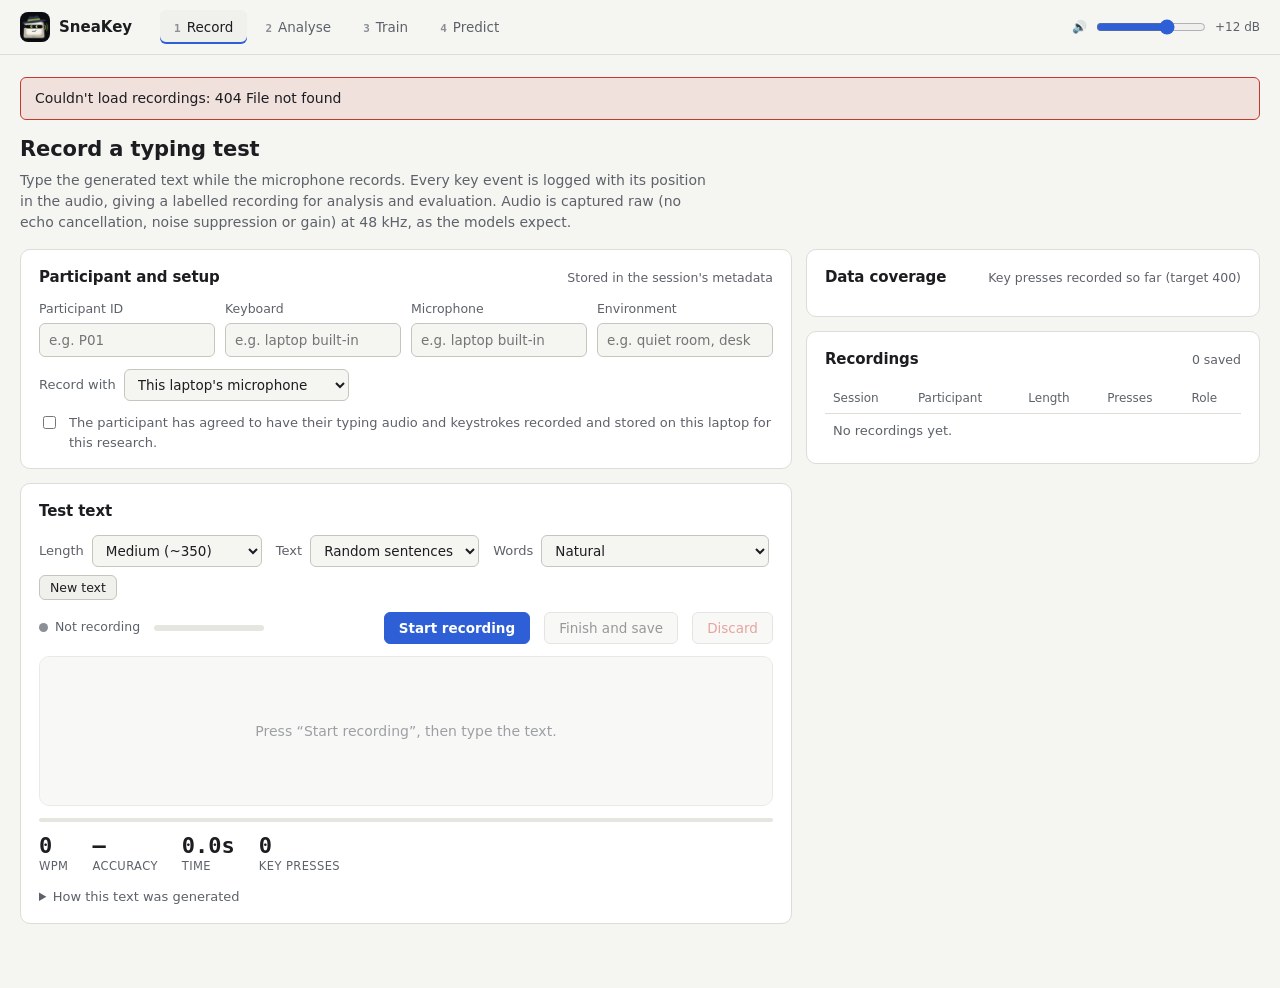
==== commit 9d4de24b: "Add famous-quotes typing tests and repo-shipped trained models - Record page: new "Text" option to t" ====
--- a/web/index.html
+++ b/web/index.html
@@ -76,6 +76,8 @@
             <div class="toolbar">
               <label class="field">Length
                 <select id="length"><option value="180">Short (~180 chars)</option><option value="350" selected>Medium (~350)</option><option value="600">Long (~600)</option></select></label>
+              <label class="field">Text
+                <select id="source"><option value="sentences" selected>Random sentences</option><option value="quotes">Famous quotes</option></select></label>
               <label class="field">Words
                 <select id="mode"><option value="natural" selected>Natural</option><option value="coverage">Favour under-recorded keys</option></select></label>
               <button id="newText" class="small">New text</button>
@@ -102,7 +104,8 @@
           </div>
           <details style="margin-top:12px">
             <summary>How this text was generated</summary>
-            <p class="small muted">Sentences are composed by a random grammar: twelve sentence frames (statements, questions, commands, compound, subordinate and relative clauses…) with independently optional modifiers, varied tense and person. Each sentence is the best of several candidates, penalising word sequences that appeared in earlier recordings and frames already used in this test. Seed and frames are saved with the session.</p>
+            <p id="aboutQuotes" class="small muted hidden">Famous quotes from dummyjson.com. The list is downloaded once (a plain request: nothing about the recordings is sent), stored in data/quotes.json and used offline from then on. Quotes already typed in earlier recordings are avoided while unused ones remain. Seed and quotes are saved with the session.</p>
+            <p id="aboutSentences" class="small muted">Sentences are composed by a random grammar: twelve sentence frames (statements, questions, commands, compound, subordinate and relative clauses…) with independently optional modifiers, varied tense and person. Each sentence is the best of several candidates, penalising word sequences that appeared in earlier recordings and frames already used in this test. Seed and frames are saved with the session.</p>
             <div class="small muted">Seed <span id="seed" class="mono"></span> · word trigrams repeated from earlier recordings: <span id="repeats" class="mono"></span></div>
             <div id="frames" class="frames"></div>
           </details>
